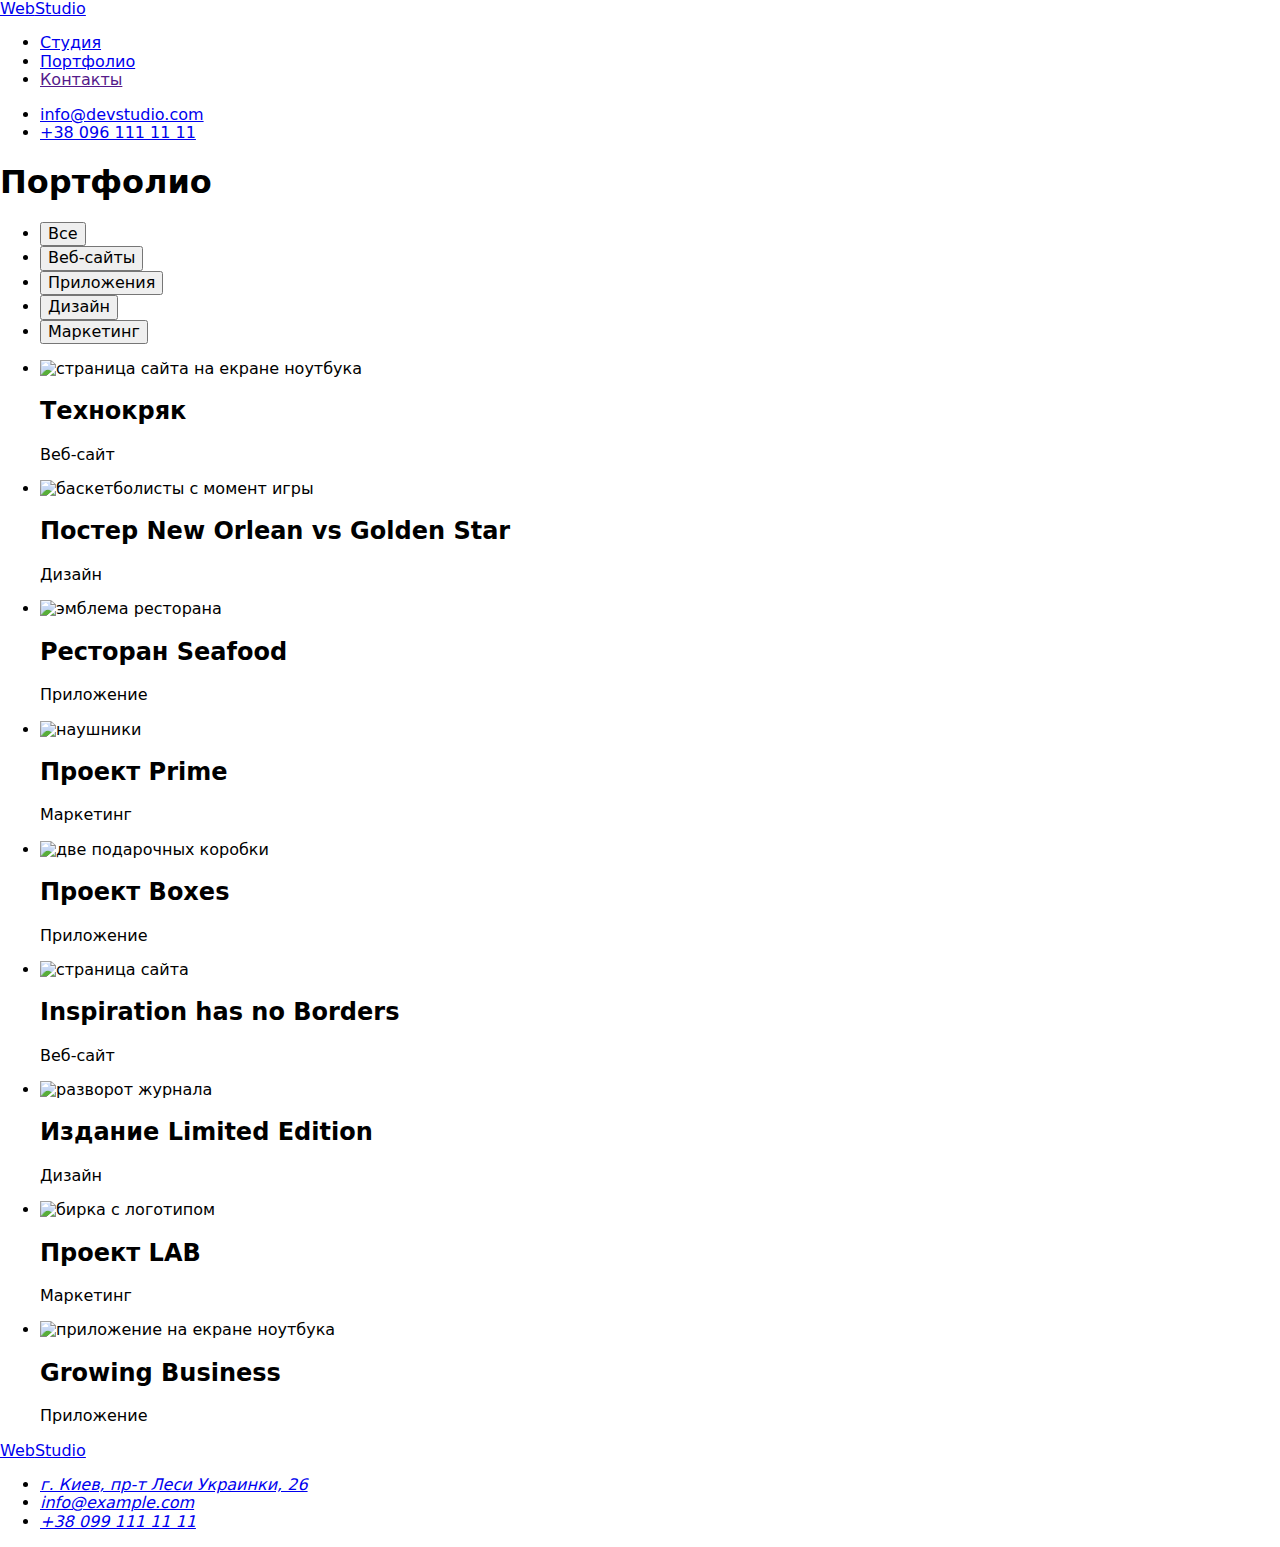
==== portfolio.html @ 3c59bbc4 "Create portfolio.html" ====
<!DOCTYPE html>
<html lang="ru">
<head>
    <meta charset="UTF-8">
    <meta http-equiv="X-UA-Compatible" content="IE=edge">
    <meta name="viewport" content="width=device-width, initial-scale=1.0">
    <title>Портфолио</title>
    <link href="https://fonts.googleapis.com/css2?family=Raleway:wght@700&family=Roboto:wght@400;500;700;900&display=swap"
        rel="stylesheet">
    <link rel="stylesheet" href="https://cdnjs.cloudflare.com/ajax/libs/modern-normalize/1.1.0/modern-normalize.min.css
        ">
    <link rel="stylesheet" href="./css/styles.css">
</head>
<body>
    <header class="header">
        <div class="container header-container">
            <nav class="site-nav">
                <a class="logo link" href="index.html"><span class="logo-blue">Web</span>Studio</a>
                <ul class="site-nav-list">
                    <li class="site-nav-item">
                        <a href="./index.html" class="site-nav-link link">Студия</a>
                    </li>
                    <li class="site-nav-item">
                        <a href="./portfolio.html" class="site-nav-link link">Портфолио</a>
                    </li>
                    <li class="site-nav-item">
                        <a href="" class="site-nav-link link">Контакты</a>
                    </li>
                </ul>
            </nav>
            <ul class="contacts">
                <li class="contacts-item">
                    <a href="mailto:info@devstudio.com" class="contacts-link link">info@devstudio.com</a>
                </li>
                <li class="contacts-item">
                    <a href="tel:+380961111111" class="contacts-link link">+38 096 111 11 11</a>
                </li>
            </ul>
        </div>
    </header>
    <main>
        <section class="section">
            <div class="container">
                <h1 class="visually-hidden">Портфолио</h1>
                <ul class="filters list">
                    <li class="filters-item">
                        <button class="filters-button" type="button">Все</button>
                    </li>
                    <li class="filters-item">
                        <button class="filters-button" type="button">Веб-сайты</button>
                    </li>
                    <li class="filters-item">
                        <button class="filters-button" type="button">Приложения</button>
                    </li>
                    <li class="filters-item">
                        <button class="filters-button" type="button">Дизайн</button>
                    </li>
                    <li class="filters-item">
                        <button class="filters-button" type="button">Маркетинг</button>
                    </li>
                </ul>
                <ul class="projects list">
                    <li class="project-list-item">
                        <img src="./images/project1.jpg" width="370" alt="страница сайта на екране ноутбука">
                        <div class="project-info">
                            <h2 class="project-title ">Технокряк</h2>
                            <p class="project-item">Веб-сайт</p>
                        </div>
                    </li>
                    <li class="project-list-item">
                        <img src="./images/project2.jpg" width="370" alt="баскетболисты с момент игры">
                        <div class="project-info">
                            <h2 class="project-title">Постер New Orlean vs Golden Star</h2>
                            <p class="project-item">Дизайн</p>
                        </div>
                    </li>
                    <li class="project-list-item">
                        <img src="./images/project3.jpg" width="370" alt="эмблема ресторана">
                        <div class="project-info">
                            <h2 class="project-title">Ресторан Seafood</h2>
                            <p class="project-item">Приложение</p>
                        </div>
                    </li>
                    <li class="project-list-item">
                        <img src="./images/project4.jpg" width="370" alt="наушники">
                        <div class="project-info">
                            <h2 class="project-title">Проект Prime</h2>
                            <p class="project-item">Маркетинг</p>
                        </div>
                    </li>
                    <li class="project-list-item">
                        <img src="./images/project5.jpg" width="370" alt="две подарочных коробки">
                        <div class="project-info">
                            <h2 class="project-title">Проект Boxes</h2>
                            <p class="project-item">Приложение</p>
                        </div>
                    </li>
                    <li class="project-list-item">
                        <img src="./images/project6.jpg" width="370" alt="страница сайта">
                        <div class="project-info">
                            <h2 class="project-title">Inspiration has no Borders</h2>
                            <p class="project-item">Веб-сайт</p>
                        </div>
                    </li>
                    <li class="project-list-item">
                        <img src="./images/project7.jpg" width="370" alt="разворот журнала">
                        <div class="project-info">
                            <h2 class="project-title">Издание Limited Edition</h2>
                            <p class="project-item">Дизайн</p>
                        </div>
                    </li>
                    <li class="project-list-item">
                        <img src="./images/project8.jpg" width="370" alt="бирка с логотипом">
                        <div class="project-info">
                            <h2 class="project-title">Проект LAB</h2>
                            <p class="project-item">Маркетинг</p>
                        </div>
                    </li>
                    <li class="project-list-item">
                        <img src="./images/project9.jpg" width="370" alt="приложение на екране ноутбука">
                        <div class="project-info">
                            <h2 class="project-title">Growing Business</h2>
                            <p class="project-item">Приложение</p>
                        </div>
                    </li>
                </ul>
            </div>
            
        </section>
    </main>
    <footer class="footer">
        <div class="container">
            <a href="index.html" class="footer-logo link">
                <span class="logo-blue">Web</span>Studio</a>
            <address class="address">
                <ul>
                    <li class="address-item">
                        <a class="link post" href="https://goo.gl/maps/NByH8W3uJeNuBEVe8">г. Киев, пр-т Леси Украинки,
                            26</a>
                    </li>
                    <li class="address-item">
                        <a class="footer-link link" href="mailto:info@example.com">info@example.com</a>
                    </li>
                    <li class="address-item">
                        <a class="footer-link link" href="tel:+380991111111">+38 099 111 11 11</a>
                    </li>
                </ul>
            </address>
        </div>
    </footer>
</body>
</html>
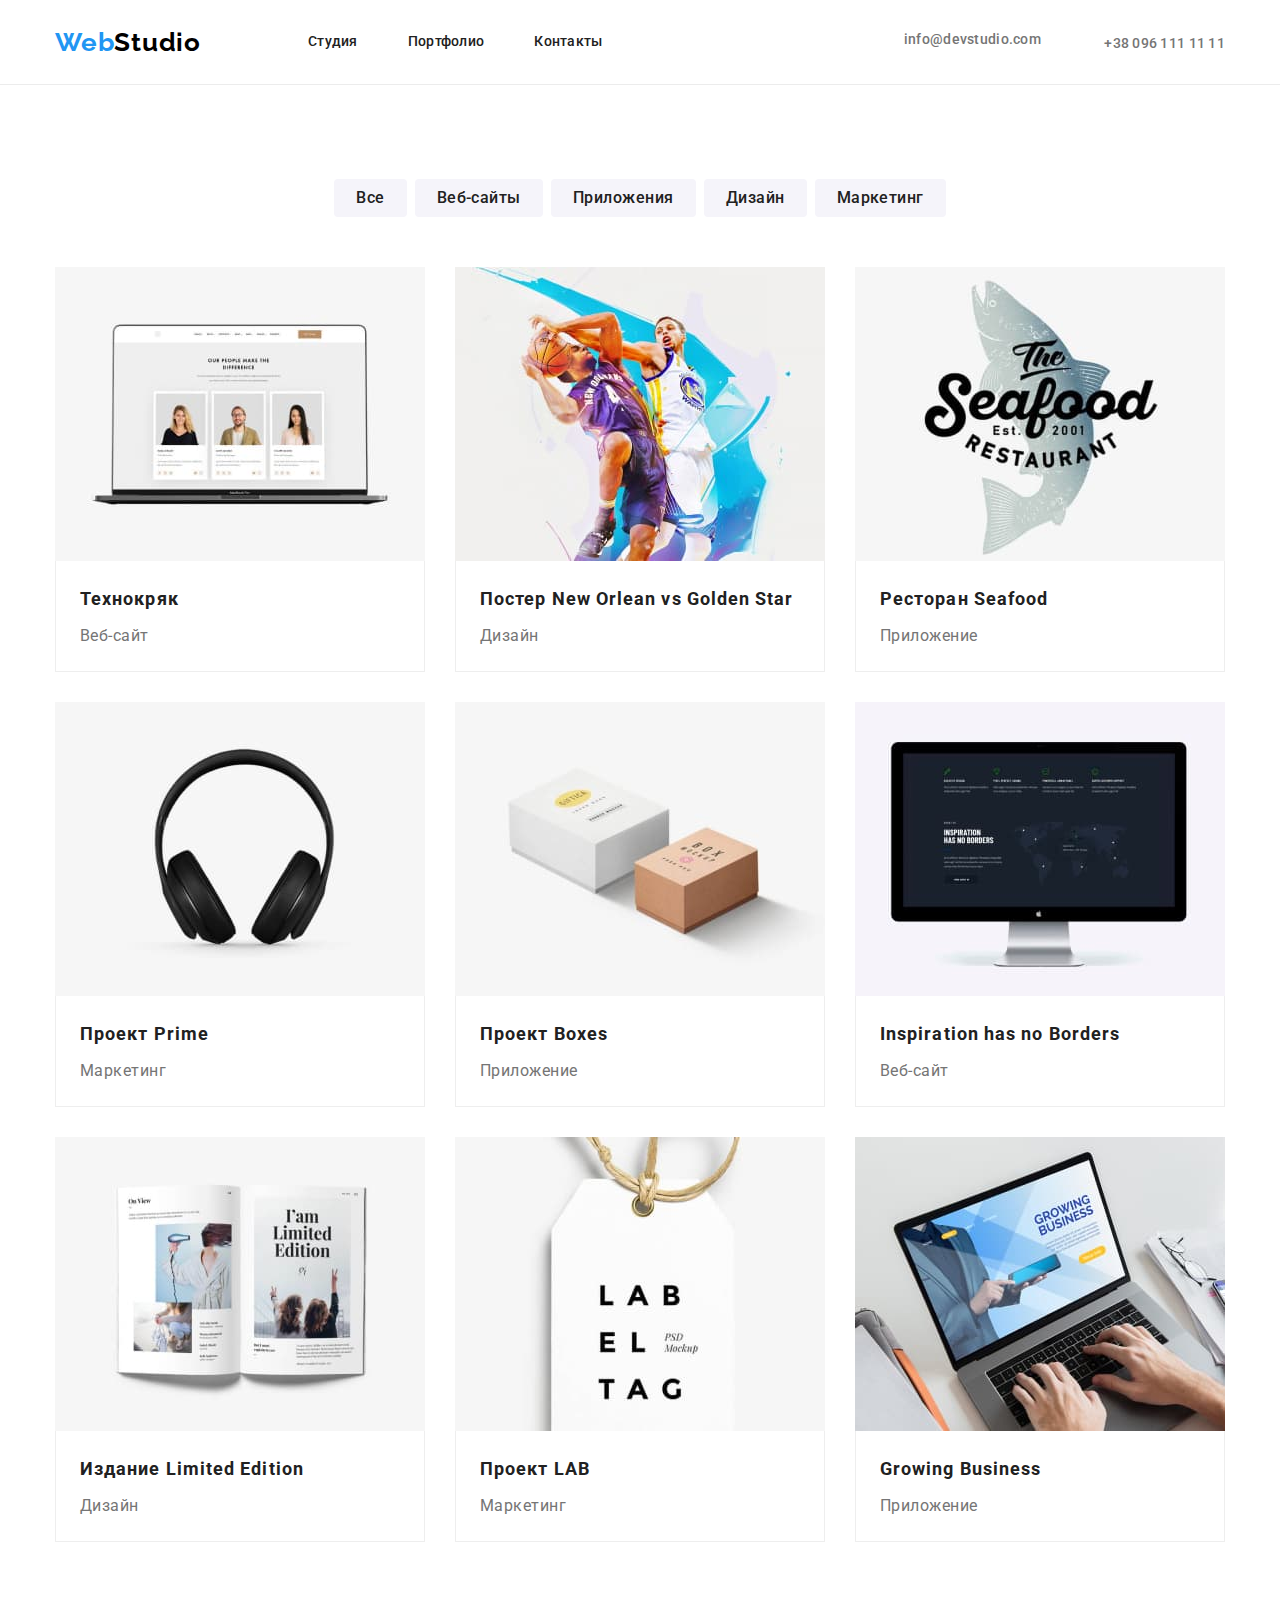
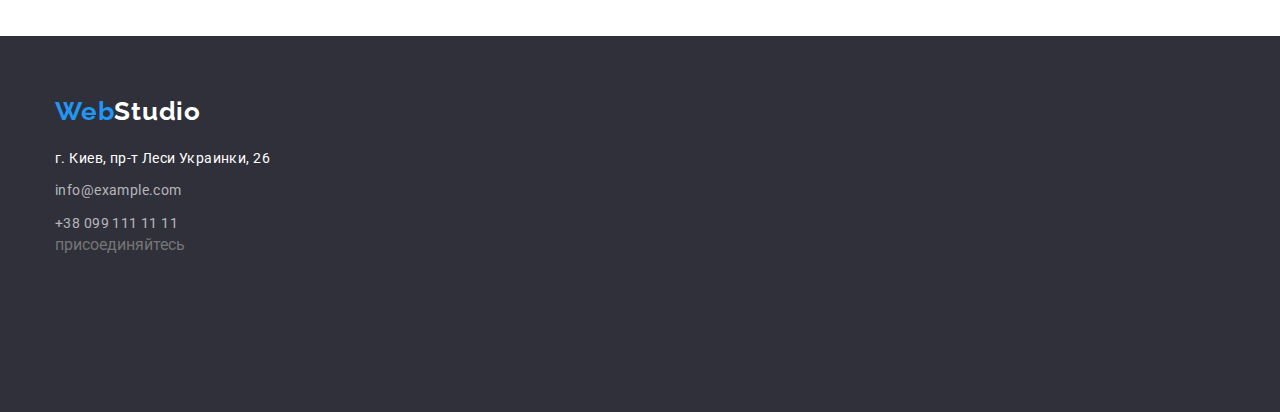
==== commit e3861b08: "Update portfolio.html" ====
--- a/portfolio.html
+++ b/portfolio.html
@@ -29,11 +29,19 @@
                 </ul>
             </nav>
             <ul class="contacts">
-                <li class="contacts-item">
-                    <a href="mailto:info@devstudio.com" class="contacts-link link">info@devstudio.com</a>
+                <li class="contacts-item ">
+                    <a href="mailto:info@devstudio.com" class="contacts-link link">
+                        <svg class="contacts-icon" width="16px" height="12px">
+                            <use href="./images/icons.svg#envelope"></use>
+                        </svg>
+                        info@devstudio.com</a>
                 </li>
                 <li class="contacts-item">
-                    <a href="tel:+380961111111" class="contacts-link link">+38 096 111 11 11</a>
+                    <a href="tel:+380961111111" class="contacts-link link">
+                        <svg class="contacts-icon" width="10px" height="16px">
+                            <use href="./images/icons.svg#smartphone"></use>
+                        </svg>
+                        +38 096 111 11 11</a>
                 </li>
             </ul>
         </div>
@@ -129,24 +137,60 @@
         </section>
     </main>
     <footer class="footer">
-        <div class="container">
-            <a href="index.html" class="footer-logo link">
-                <span class="logo-blue">Web</span>Studio</a>
-            <address class="address">
-                <ul>
-                    <li class="address-item">
-                        <a class="link post" href="https://goo.gl/maps/NByH8W3uJeNuBEVe8">г. Киев, пр-т Леси Украинки,
-                            26</a>
+        <div class="container footer-content">
+            <div class="address-list">
+                <a href="index.html" class="footer-logo link">
+                    <span class="logo-blue">Web</span>Studio</a>
+                <address class="address">
+                    <ul>
+                        <li class="address-item">
+                            <a class="link post" href="https://goo.gl/maps/NByH8W3uJeNuBEVe8">г. Киев, пр-т Леси Украинки,
+                                26</a>
+                        </li>
+                        <li class="address-item">
+                            <a class="footer-link link" href="mailto:info@example.com">info@example.com</a>
+                        </li>
+                        <li class="address-item">
+                            <a class="footer-link link" href="tel:+380991111111">+38 099 111 11 11</a>
+                        </li>
+                    </ul>
+                </address>
+            </div>
+            <div class="footer-social">
+                <p class="footer-social-title">присоединяйтесь</p>
+                <ul class="footer-social-list">
+                    <li class="footer-social-items">
+                        <a href="" class="footer-social-link">
+                            <svg class="footer-social-icon" width="20" height="20">
+                                <use href="./images/icons.svg#instagram"></use>
+                            </svg>
+                        </a>
                     </li>
-                    <li class="address-item">
-                        <a class="footer-link link" href="mailto:info@example.com">info@example.com</a>
+                    <li class="footer-social-items">
+                        <a href="" class="footer-social-link">
+                            <svg class="footer-social-icon" width="20" height="20">
+                                <use href="./images/icons.svg#twitter"></use>
+                            </svg>
+                        </a>
                     </li>
-                    <li class="address-item">
-                        <a class="footer-link link" href="tel:+380991111111">+38 099 111 11 11</a>
+                    <li class="footer-social-items">
+                        <a href="" class="footer-social-link">
+                            <svg class="footer-social-icon" width="20" height="20">
+                                <use href="./images/icons.svg#facebook"></use>
+                            </svg>
+                        </a>
+                    </li>
+                    <li class="footer-social-items">
+                        <a href="" class="footer-social-link">
+                            <svg class="footer-social-icon" width="20" height="20">
+                                <use href="./images/icons.svg#linkedin2"></use>
+                            </svg>
+                        </a>
                     </li>
                 </ul>
-            </address>
+            </div>
         </div>
+    
     </footer>
 </body>
 </html>--- a/css/styles.css
+++ b/css/styles.css
@@ -0,0 +1,394 @@
+:root {
+  --primary-text-color: #757575;
+  --title-text-color: #212121;
+  --white-text-color: #ffffff;
+  --accent-color: #2196f3;
+  --accent-text-color: #2196f3;
+  --dark-background-color: #2f303a;
+  --light-background-color: #f5f4fa;
+}
+body {
+  background-color: #ffffff;
+  color: var(--primary-text-color);
+  font-family: Roboto, sans-serif;
+  margin: 0;
+}
+p {
+  margin: 0;
+}
+ul {
+  margin: 0;
+  padding: 0;
+  list-style: none;
+}
+h1,
+h2,
+h3,
+h4,
+h5,
+h6 {
+  margin: 0;
+}
+img {
+  display: block;
+  max-width: 100%;
+  height: auto;
+}
+.container {
+  width: 1200px;
+  padding: 0 15px;
+  margin: 0 auto;
+}
+
+.link {
+  text-decoration: none;
+}
+.visually-hidden {
+  position: absolute;
+  white-space: nowrap;
+  width: 1px;
+  height: 1px;
+  overflow: hidden;
+  border: 0;
+  padding: 0;
+  clip: rect(0 0 0 0);
+  clip-path: inset(50%);
+  margin: -1px;
+}
+/*Header styles*/
+.header {
+  border-bottom: 1px solid #ececec;
+}
+
+.header-container {
+  display: flex;
+  justify-content: space-between;
+  align-items: center;
+}
+.site-nav {
+  display: flex;
+  align-items: center;
+}
+.site-nav-list {
+  display: flex;
+  align-items: center;
+}
+.logo {
+  margin-right: 107px;
+  font-family: Raleway;
+  font-weight: 700;
+  font-size: 26px;
+  line-height: 1.19;
+  letter-spacing: 0.03em;
+  color: #000000;
+}
+.logo-blue {
+  font-family: Raleway;
+  font-weight: 700;
+  font-size: 26px;
+  line-height: 1.19px;
+  letter-spacing: 0.03em;
+  padding-top: 32px;
+  padding-bottom: 32px;
+  color: var(--accent-text-color);
+}
+.logo:hover,
+.logo:focus {
+  color: var(--accent-text-color);
+}
+/*--------navigation styles-------------*/
+.site-nav-link {
+  display: block;
+  padding-top: 32px;
+  padding-bottom: 32px;
+  font-weight: 500;
+  font-size: 14px;
+  line-height: 1.14;
+  letter-spacing: 0.02em;
+  color: var(--title-text-color);
+}
+.site-nav-link:hover,
+.site-nav-link:focus {
+  color: var(--accent-text-color);
+}
+.site-nav-item {
+  margin-left: 50px;
+  line-height: 1;
+}
+.site-nav-item:first-child {
+  margin-left: 0;
+}
+.current {
+  color: var(--accent-text-color);
+}
+.contacts {
+  display: flex;
+}
+.contacts-item:not(:first-child) {
+  margin-left: 50px;
+}
+.contacts-link {
+  display: block;
+  font-weight: 500;
+  font-size: 14px;
+  line-height: 1.14;
+  letter-spacing: 0.02em;
+  padding-top: 32px;
+  padding-bottom: 32px;
+  color: var(--primary-text-color);
+}
+.contacts-link:hover,
+.contacts-link:focus {
+  color: var(--accent-text-color);
+}
+/*main styles*/
+.section {
+  padding: 94px 0;
+}
+
+/*--------hero styles-----------*/
+.hero {
+  padding: 200px 0;
+  text-align: center;
+  background-color: #c4c4c4;
+  max-width: 1600px;
+  margin-left: auto;
+  margin-right: auto;
+  background-image: linear-gradient(
+      to right,
+      rgba(47, 48, 58, 0.4),
+      rgba(47, 48, 58, 0.4)
+    ),
+    url(../images/hero.jpg);
+  background-size: cover;
+}
+.hero-title {
+  margin: 0 auto 30px;
+  width: 696px;
+  font-weight: 900;
+  font-size: 44px;
+  line-height: 1.36;
+  letter-spacing: 0.06em;
+  text-transform: uppercase;
+  color: var(--white-text-color);
+}
+.hero-button {
+  min-width: 200px;
+  min-height: 50px;
+  font-family: inherit;
+  font-weight: 700;
+  font-size: 16px;
+  line-height: 1.87;
+  text-align: center;
+  letter-spacing: 0.06em;
+  box-shadow: 0px 4px 4px rgba(0, 0, 0, 0.15);
+  border-radius: 4px;
+  border: transparent;
+  color: var(--white-text-color);
+  background-color: var(--accent-color);
+  cursor: pointer;
+}
+/*----------------features styles---------*/
+.features {
+  display: flex;
+}
+.features-item {
+  margin-right: 30px;
+  width: 270px;
+}
+.features-item:last-child {
+  margin-right: 0;
+}
+.features-title {
+  margin-bottom: 10px;
+  font-weight: 700;
+  font-size: 14px;
+  line-height: 1.14;
+  letter-spacing: 0.03em;
+  text-transform: uppercase;
+  color: var(--title-text-color);
+}
+.features-text {
+  font-weight: 400;
+  font-size: 14px;
+  line-height: 1.71;
+  letter-spacing: 0.03em;
+  color: var(--primary-text-color);
+}
+/*--------------------about styles-----------*/
+.about {
+  padding-top: 0;
+}
+.about-list {
+  display: flex;
+}
+.about-item {
+  margin-right: 30px;
+}
+.about-item:last-child {
+  margin-right: 0;
+}
+.about-title {
+  margin-bottom: 50px;
+  font-weight: 700;
+  font-size: 36px;
+  line-height: 1.17;
+  text-align: center;
+  letter-spacing: 0.03em;
+  color: var(--title-text-color);
+}
+
+/*-----------------------team styles-----------*/
+.team {
+  background-color: var(--light-background-color);
+}
+.team-list {
+  display: flex;
+}
+.team-info {
+  padding-top: 30px;
+  padding-bottom: 30px;
+}
+.team-item:not(:last-child) {
+  margin-right: 30px;
+}
+.team-title {
+  margin-bottom: 50px;
+  font-weight: 700;
+  font-size: 36px;
+  line-height: 1.17;
+  text-align: center;
+  letter-spacing: 0.03em;
+  color: var(--title-text-color);
+}
+.team-name {
+  margin-bottom: 10px;
+  font-weight: 500;
+  font-size: 16px;
+  line-height: 1.19;
+  text-align: center;
+  letter-spacing: 0.03em;
+  color: var(--title-text-color);
+}
+.team-role {
+  font-weight: 400;
+  font-size: 16px;
+  line-height: 1.19;
+  text-align: center;
+  letter-spacing: 0.03em;
+  color: var(--primary-text-color);
+}
+/*--------------footer styles----------------*/
+.footer {
+  background-color: var(--dark-background-color);
+  padding: 60px 0;
+}
+.footer-logo {
+  margin-bottom: 20px;
+  font-family: Raleway;
+  font-weight: 700;
+  font-size: 26px;
+  line-height: 1.19;
+  letter-spacing: 0.03em;
+  color: var(--white-text-color);
+}
+.footer-logo:focus,
+.footer-logo:hover {
+  color: var(--accent-text-color);
+}
+.address {
+  margin-top: 20px;
+}
+.post {
+  font-style: normal;
+  font-weight: 400;
+  font-size: 14px;
+  line-height: 1.71;
+  letter-spacing: 0.03em;
+  color: var(--white-text-color);
+}
+.address-item:not(:last-child) {
+  margin-bottom: 9px;
+}
+.footer-link {
+  font-style: normal;
+  font-weight: 400;
+  font-size: 14px;
+  line-height: 1.71;
+  letter-spacing: 0.03em;
+  padding-top: 16px;
+  padding-bottom: 16px;
+  color: rgba(255, 255, 255, 0.664);
+}
+.footer-link:hover,
+.footer-link:focus {
+  color: #2196f3;
+}
+
+/*---------- portfolio styles-----------------*/
+.filters {
+  display: flex;
+  justify-content: center;
+  margin-bottom: 50px;
+}
+.filters-item {
+  margin-right: 8px;
+}
+.filters-item:last-child {
+  margin-right: 0pt;
+}
+.filters-button {
+  border: transparent;
+  padding: 6px 22px;
+  font-family: inherit; /*Roboto, sans-serif;*/
+  font-weight: 500;
+  font-size: 16px;
+  line-height: 1.62;
+  letter-spacing: 0.03em;
+  text-align: center;
+  cursor: pointer;
+  background-color: var(--light-background-color);
+  color: var(--title-text-color);
+  border-radius: 4px;
+}
+.filters-button:hover,
+.filters-button:focus {
+  color: var(--white-text-color);
+  background-color: var(--accent-color);
+  box-shadow: 0px 3px 1px rgba(0, 0, 0, 0.1), 0px 1px 2px rgba(0, 0, 0, 0.08),
+    0px 2px 2px rgba(0, 0, 0, 0.12);
+}
+.projects {
+  display: flex;
+  flex-wrap: wrap;
+}
+.project-list-item {
+  margin-right: 30px;
+  margin-bottom: 30px;
+}
+.project-list-item:nth-child(3n + 3) {
+  margin-right: 0;
+}
+.project-list-item:nth-last-child(-n + 3) {
+  margin-bottom: 0;
+}
+.project-info {
+  padding: 20px 24px;
+  border: 1px solid #eeeeee;
+  border-top: transparent;
+}
+.project-title {
+  margin-bottom: 4px;
+  font-weight: 700;
+  font-size: 18px;
+  line-height: 2;
+  letter-spacing: 0.06em;
+  color: var(--title-text-color);
+}
+.project-item {
+  font-weight: 400;
+  font-size: 16px;
+  line-height: 1.87;
+  letter-spacing: 0.03em;
+  color: var(--primary-text-color);
+}
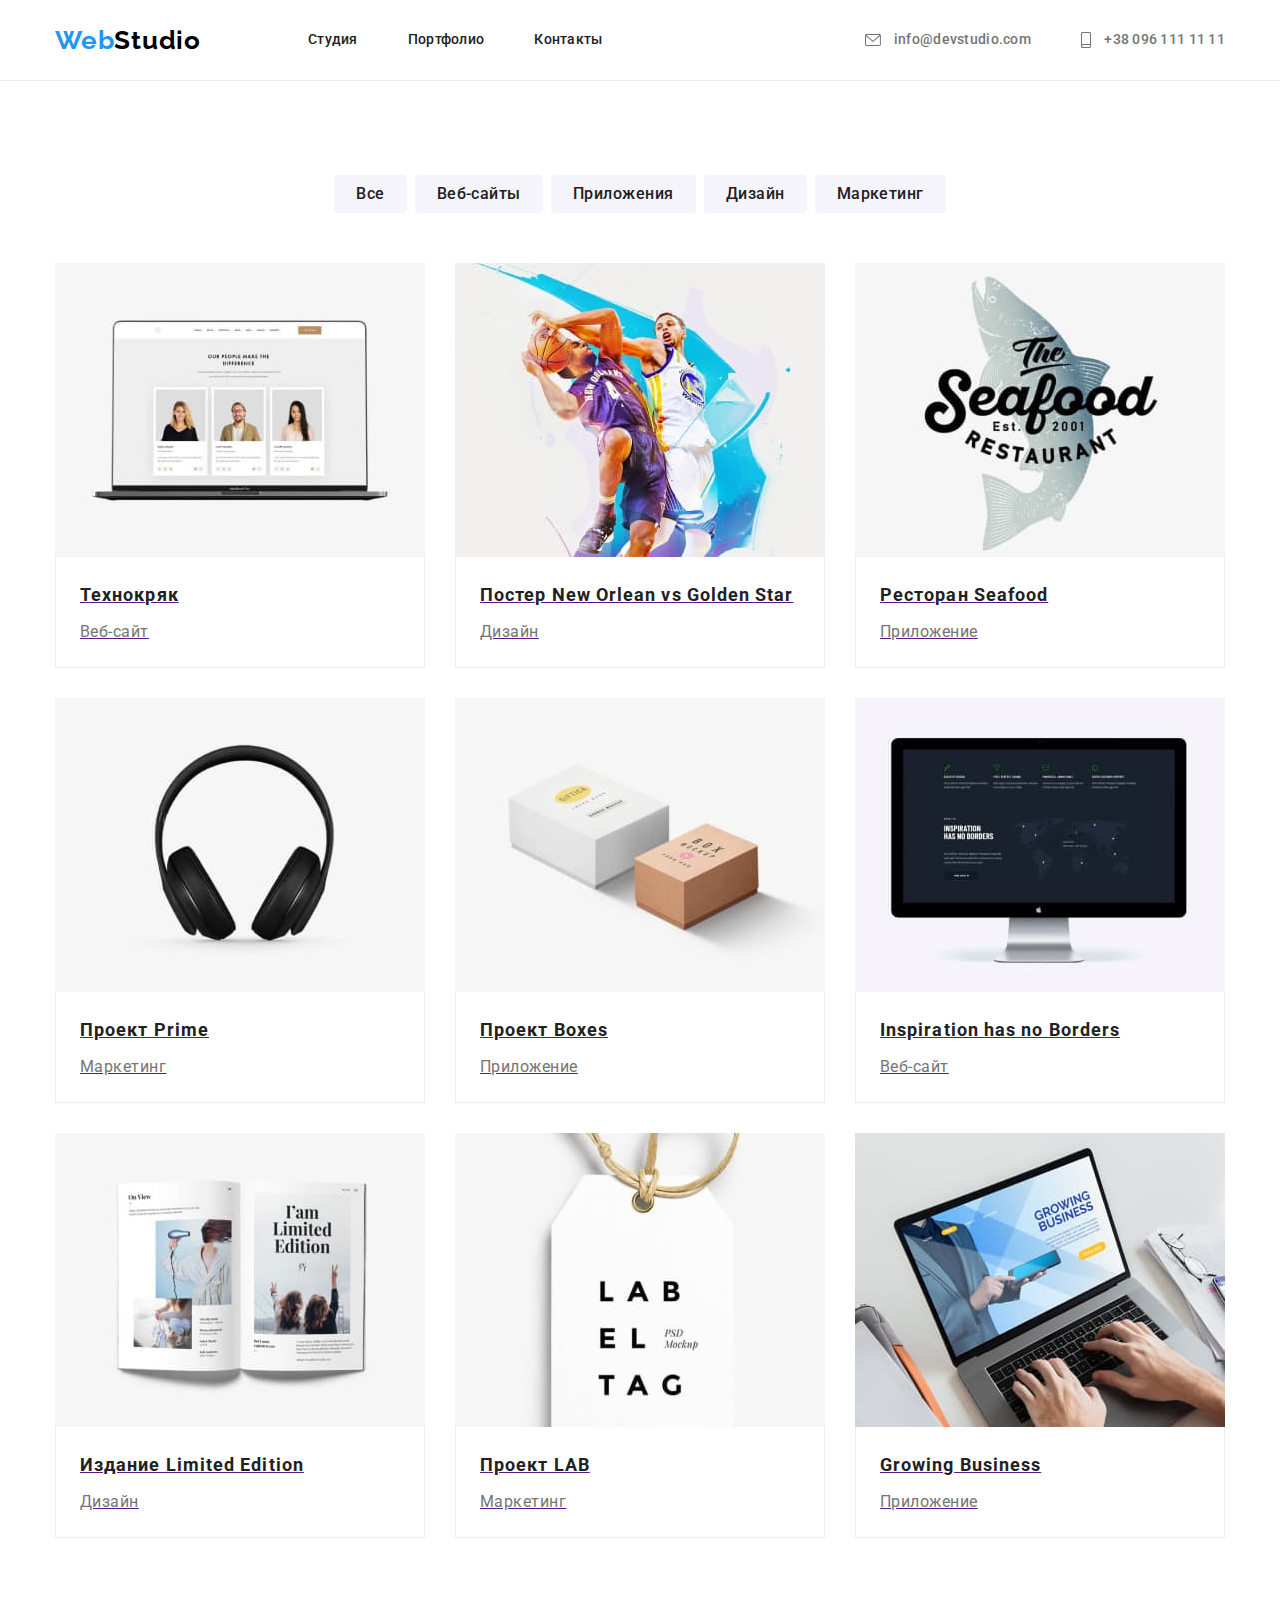
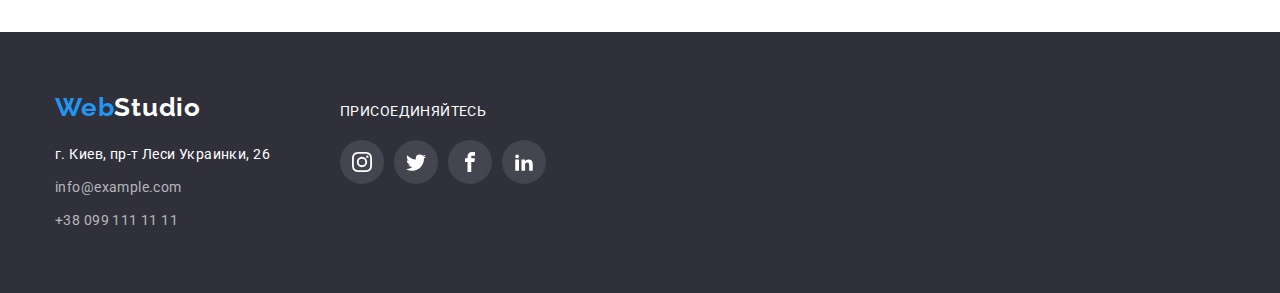
==== commit 0b81ffcb: "Update portfolio.html" ====
--- a/portfolio.html
+++ b/portfolio.html
@@ -69,67 +69,89 @@
                 </ul>
                 <ul class="projects list">
                     <li class="project-list-item">
-                        <img src="./images/project1.jpg" width="370" alt="страница сайта на екране ноутбука">
-                        <div class="project-info">
-                            <h2 class="project-title ">Технокряк</h2>
-                            <p class="project-item">Веб-сайт</p>
-                        </div>
-                    </li>
-                    <li class="project-list-item">
-                        <img src="./images/project2.jpg" width="370" alt="баскетболисты с момент игры">
-                        <div class="project-info">
-                            <h2 class="project-title">Постер New Orlean vs Golden Star</h2>
-                            <p class="project-item">Дизайн</p>
-                        </div>
-                    </li>
-                    <li class="project-list-item">
-                        <img src="./images/project3.jpg" width="370" alt="эмблема ресторана">
-                        <div class="project-info">
-                            <h2 class="project-title">Ресторан Seafood</h2>
-                            <p class="project-item">Приложение</p>
-                        </div>
-                    </li>
-                    <li class="project-list-item">
-                        <img src="./images/project4.jpg" width="370" alt="наушники">
-                        <div class="project-info">
-                            <h2 class="project-title">Проект Prime</h2>
-                            <p class="project-item">Маркетинг</p>
-                        </div>
-                    </li>
-                    <li class="project-list-item">
-                        <img src="./images/project5.jpg" width="370" alt="две подарочных коробки">
-                        <div class="project-info">
-                            <h2 class="project-title">Проект Boxes</h2>
-                            <p class="project-item">Приложение</p>
-                        </div>
-                    </li>
-                    <li class="project-list-item">
-                        <img src="./images/project6.jpg" width="370" alt="страница сайта">
-                        <div class="project-info">
-                            <h2 class="project-title">Inspiration has no Borders</h2>
-                            <p class="project-item">Веб-сайт</p>
-                        </div>
-                    </li>
-                    <li class="project-list-item">
-                        <img src="./images/project7.jpg" width="370" alt="разворот журнала">
-                        <div class="project-info">
-                            <h2 class="project-title">Издание Limited Edition</h2>
-                            <p class="project-item">Дизайн</p>
-                        </div>
-                    </li>
-                    <li class="project-list-item">
-                        <img src="./images/project8.jpg" width="370" alt="бирка с логотипом">
-                        <div class="project-info">
-                            <h2 class="project-title">Проект LAB</h2>
-                            <p class="project-item">Маркетинг</p>
-                        </div>
-                    </li>
-                    <li class="project-list-item">
-                        <img src="./images/project9.jpg" width="370" alt="приложение на екране ноутбука">
-                        <div class="project-info">
-                            <h2 class="project-title">Growing Business</h2>
-                            <p class="project-item">Приложение</p>
-                        </div>
+                        <a href="" class="project-link">
+                            <img src="./images/project1.jpg" width="370" alt="страница сайта на екране ноутбука">
+                            <div class="project-info">
+                                <h2 class="project-title ">Технокряк</h2>
+                                <p class="project-item">Веб-сайт</p>
+                            </div>
+                        </a>
+                    </li>
+                    <li class="project-list-item">
+                        <a href="" class="project-link">
+                            <img src="./images/project2.jpg" width="370" alt="баскетболисты с момент игры">
+                            <div class="project-info">
+                                <h2 class="project-title">Постер New Orlean vs Golden Star</h2>
+                                <p class="project-item">Дизайн</p>
+                            </div>
+                        </a>
+                    </li>
+                    <li class="project-list-item">
+                        <a href="" class="project-link">
+                            <img src="./images/project3.jpg" width="370" alt="эмблема ресторана">
+                            <div class="project-info">
+                                <h2 class="project-title">Ресторан Seafood</h2>
+                                <p class="project-item">Приложение</p>
+                            </div>
+                        </a>
+                    </li>
+                    <li class="project-list-item">
+                        <a href="" class="project-link">
+                            <img src="./images/project4.jpg" width="370" alt="наушники">
+                            <div class="project-info">
+                                <h2 class="project-title">Проект Prime</h2>
+                                <p class="project-item">Маркетинг</p>
+                            </div>
+                        </a>
+                    </li>
+                    <li class="project-list-item">
+                        <a href="" class="project-link">
+                            <img src="./images/project5.jpg" width="370" alt="две подарочных коробки">
+                            <div class="project-info">
+                                <h2 class="project-title">Проект Boxes</h2>
+                                <p class="project-item">Приложение</p>
+                            </div>
+                        </a>
+                    </li>
+                    <li class="project-list-item">
+                        <a href="" class="project-link">
+                            <img src="./images/project6.jpg" width="370" alt="страница сайта">
+                            <div class="project-info">
+                                <h2 class="project-title">Inspiration has no Borders</h2>
+                                <p class="project-item">Веб-сайт</p>
+                            </div>
+                        </a>
+                        
+                    </li>
+                    <li class="project-list-item">
+                        <a href="" class="project-link">
+                            <img src="./images/project7.jpg" width="370" alt="разворот журнала">
+                            <div class="project-info">
+                                <h2 class="project-title">Издание Limited Edition</h2>
+                                <p class="project-item">Дизайн</p>
+                            </div>
+                        </a>
+                        
+                    </li>
+                    <li class="project-list-item">
+                        <a href="" class="project-link">
+                            <img src="./images/project8.jpg" width="370" alt="бирка с логотипом">
+                            <div class="project-info">
+                                <h2 class="project-title">Проект LAB</h2>
+                                <p class="project-item">Маркетинг</p>
+                            </div>
+                        </a>
+                        
+                    </li>
+                    <li class="project-list-item">
+                        <a href="" class="project-link">
+                            <img src="./images/project9.jpg" width="370" alt="приложение на екране ноутбука">
+                            <div class="project-info">
+                                <h2 class="project-title">Growing Business</h2>
+                                <p class="project-item">Приложение</p>
+                            </div>
+                        </a>
+                        
                     </li>
                 </ul>
             </div>
--- a/css/styles.css
+++ b/css/styles.css
@@ -124,6 +124,10 @@
 .contacts {
   display: flex;
 }
+.contacts-icon {
+  margin-right: 10px;
+  vertical-align: middle;
+}
 .contacts-item:not(:first-child) {
   margin-left: 50px;
 }
@@ -136,10 +140,12 @@
   padding-top: 32px;
   padding-bottom: 32px;
   color: var(--primary-text-color);
+  fill: var(--primary-text-color);
 }
 .contacts-link:hover,
 .contacts-link:focus {
   color: var(--accent-text-color);
+  fill: var(--accent-text-color);
 }
 /*main styles*/
 .section {
@@ -208,6 +214,14 @@
   text-transform: uppercase;
   color: var(--title-text-color);
 }
+.features-picture {
+  margin-bottom: 30px;
+  padding: 25px 100px;
+  width: 270px;
+  height: 120px;
+  background-color: var(--light-background-color);
+}
+
 .features-text {
   font-weight: 400;
   font-size: 14px;
@@ -228,7 +242,8 @@
 .about-item:last-child {
   margin-right: 0;
 }
-.about-title {
+.about-title,
+.client-title {
   margin-bottom: 50px;
   font-weight: 700;
   font-size: 36px;
@@ -248,6 +263,12 @@
 .team-info {
   padding-top: 30px;
   padding-bottom: 30px;
+  background: var(--white-text-color);
+}
+.team-item {
+  box-shadow: 0px 1px 3px rgba(0, 0, 0, 0.12), 0px 1px 1px rgba(0, 0, 0, 0.14),
+    0px 2px 1px rgba(0, 0, 0, 0.2);
+  border-radius: 0px 0px 4px 4px;
 }
 .team-item:not(:last-child) {
   margin-right: 30px;
@@ -278,11 +299,76 @@
   letter-spacing: 0.03em;
   color: var(--primary-text-color);
 }
+.team-social-list {
+  display: flex;
+  padding: 0 32px;
+  margin-top: 16px;
+  justify-content: space-around;
+}
+.team-social-link {
+  display: block;
+  padding: 12px;
+  width: 44px;
+  height: 44px;
+  border-radius: 50%;
+  background-color: #ffffff;
+  color: #afb1b8;
+}
+.team-social-link:hover,
+.team-social-link:focus {
+  background-color: var(--accent-color);
+  color: #ffffff;
+}
+.team-social-icon {
+  fill: currentColor;
+}
+/*--------------Clients styles----------------*/
+
+.client-list {
+  display: flex;
+  /*justify-content: space-around;*/
+}
+
+.client-item {
+  margin-right: 30px;
+  width: 170px;
+  height: 92px;
+  border: 1px solid #afb1b8;
+  border-radius: 4px;
+  /*padding: 16px 32px;*/
+}
+.client-item:last-child {
+  margin-right: 0;
+}
+
+.client-link {
+  display: block;
+  padding: 16px 32px;
+  color: #afb1b8;
+}
+
+.client-item:hover,
+.client-item:focus {
+  border: 1px solid var(--accent-color);
+}
+.client-link:hover,
+.client-link:focus {
+  color: var(--accent-color);
+}
+.client-icon {
+  fill: currentColor;
+}
 /*--------------footer styles----------------*/
 .footer {
   background-color: var(--dark-background-color);
   padding: 60px 0;
 }
+.footer-content {
+  display: flex;
+}
+.address-list {
+  margin-right: 70px;
+}
 .footer-logo {
   margin-bottom: 20px;
   font-family: Raleway;
@@ -324,7 +410,43 @@
 .footer-link:focus {
   color: #2196f3;
 }
-
+.footer-social-title {
+  margin-top: 12px;
+  font-size: 14px;
+  line-height: 1.14;
+  letter-spacing: 0.03em;
+  text-transform: uppercase;
+  color: var(--white-text-color);
+}
+.footer-social-list {
+  display: flex;
+  margin-top: 20px;
+  /*justify-content: space-around;*/
+}
+.footer-social-items {
+  margin-right: 10px;
+}
+.footer-social-link {
+  display: block;
+  padding: 12px;
+  /*margin-right: 10px;*/
+  width: 44px;
+  height: 44px;
+  border-radius: 50%;
+  background-color: rgba(255, 255, 255, 0.1);
+  color: var(--white-text-color);
+}
+.footer-social-items:last-child {
+  margin-right: 0;
+}
+.footer-social-link:hover,
+.footer-social-link:focus {
+  background-color: var(--accent-color);
+  /*color: #ffffff;*/
+}
+.footer-social-icon {
+  fill: currentColor;
+}
 /*---------- portfolio styles-----------------*/
 .filters {
   display: flex;
@@ -366,6 +488,11 @@
   margin-right: 30px;
   margin-bottom: 30px;
 }
+.project-list-item:hover,
+.project-list-item:focus {
+  box-shadow: 0px 1px 1px rgba(0, 0, 0, 0.12), 0px 4px 4px rgba(0, 0, 0, 0.06),
+    1px 4px 6px rgba(0, 0, 0, 0.16);
+}
 .project-list-item:nth-child(3n + 3) {
   margin-right: 0;
 }
